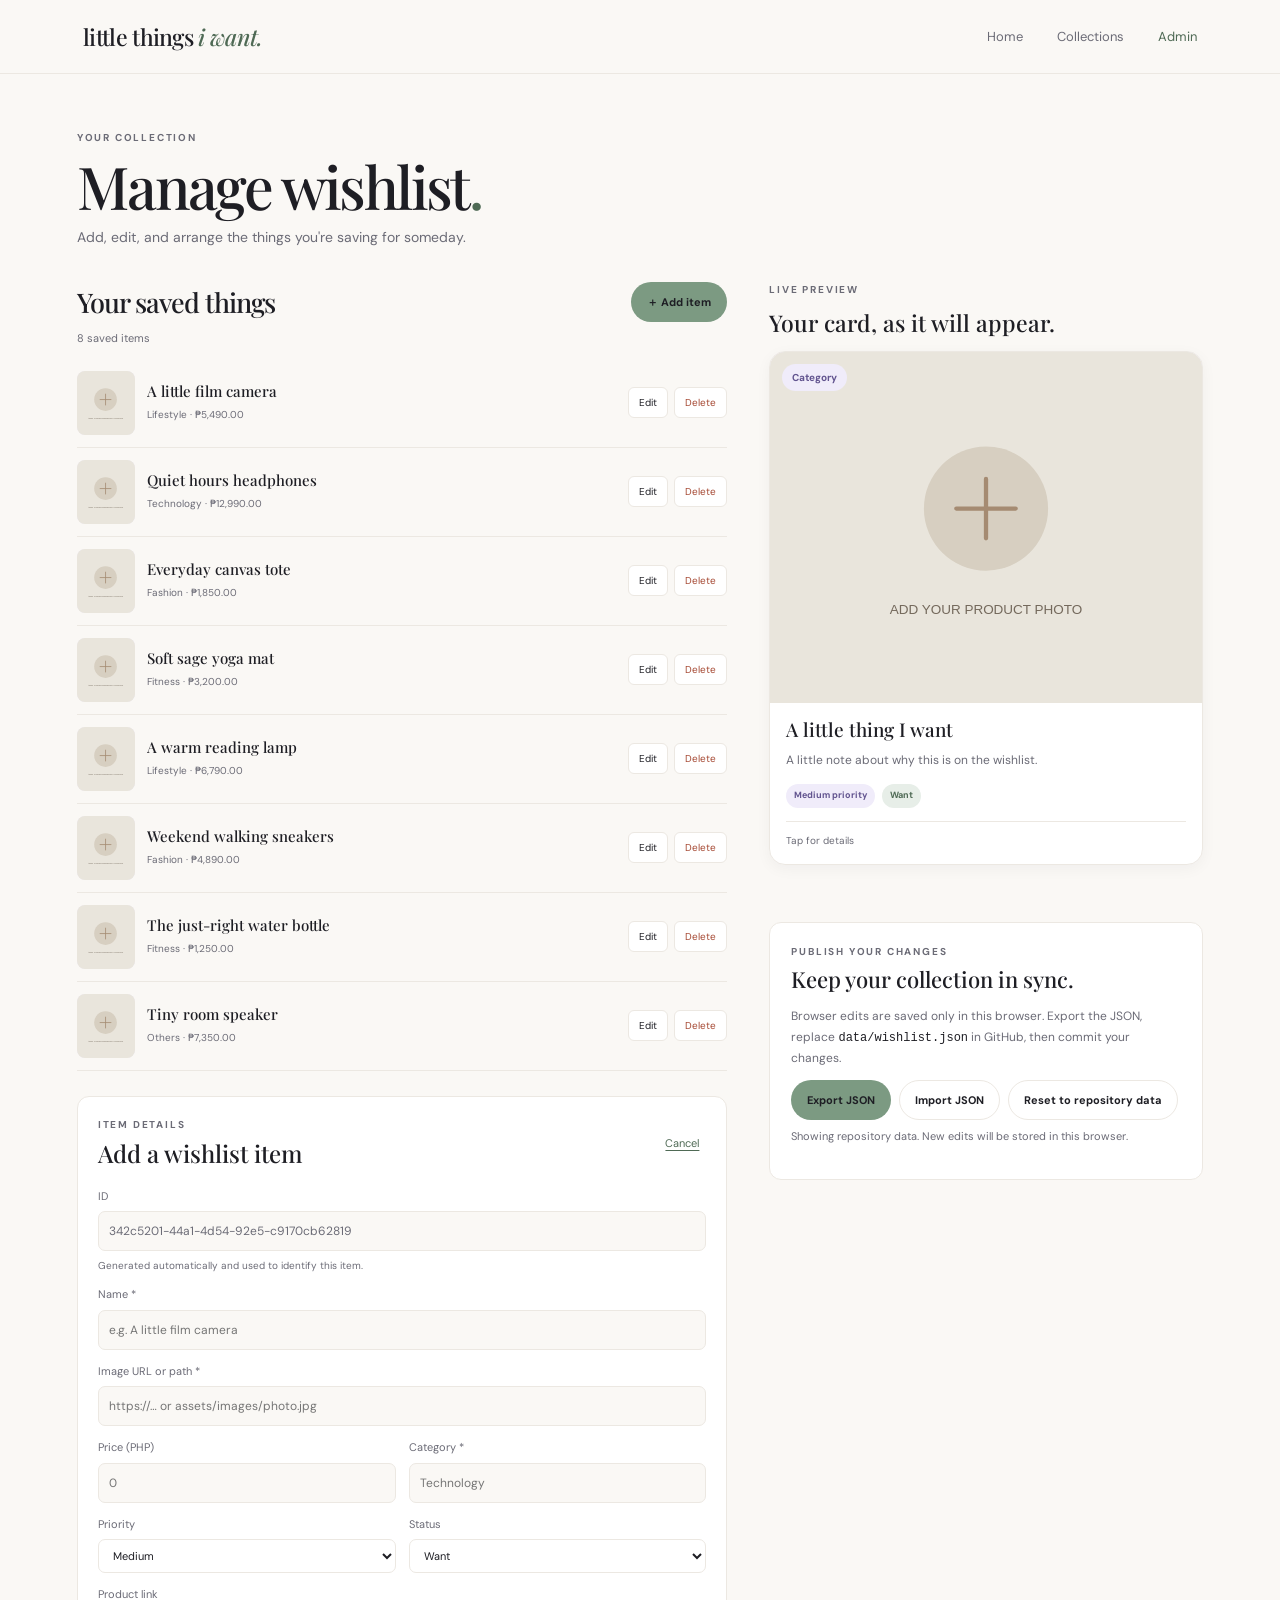
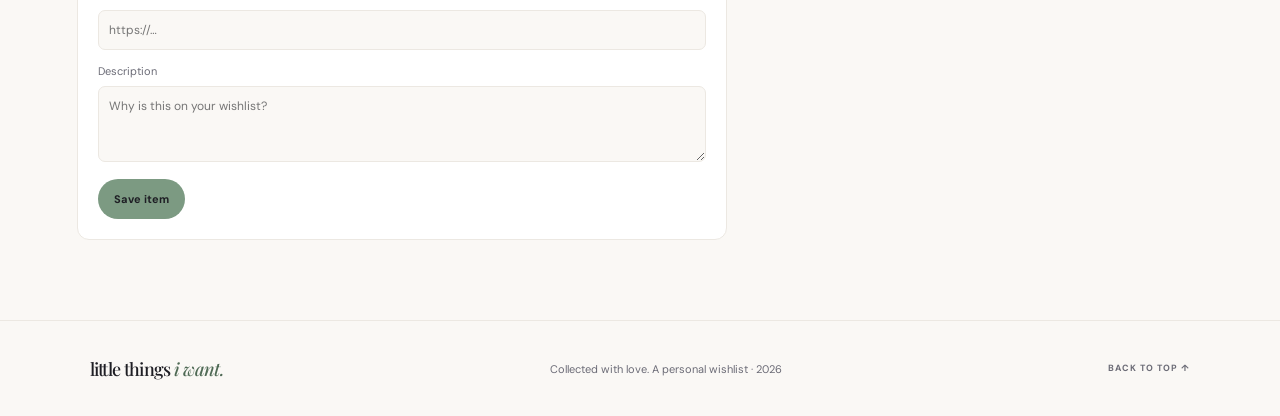
==== admin.html @ 8386470d "Build static wishlist website Co-authored-by: Copilot <223556219+Copilot@users.noreply.github.com>" ====
<!doctype html>
<html lang="en">
<head>
  <meta charset="utf-8">
  <meta name="viewport" content="width=device-width, initial-scale=1">
  <meta name="theme-color" content="#FAF8F5">
  <meta name="description" content="Manage the little things on your wishlist.">
  <title>Manage wishlist · little things i want.</title>
  <link rel="preconnect" href="https://fonts.googleapis.com">
  <link rel="preconnect" href="https://fonts.gstatic.com" crossorigin>
  <link href="https://fonts.googleapis.com/css2?family=DM+Sans:wght@400;500;600;700&family=Playfair+Display:ital,wght@0,500;0,600;1,500&display=swap" rel="stylesheet">
  <link rel="stylesheet" href="assets/css/style.css">
  <link rel="stylesheet" href="assets/css/responsive.css">
  <script src="assets/js/wishlist.js" defer></script>
  <script src="assets/js/storage.js" defer></script>
  <script src="assets/js/admin.js" defer></script>
</head>
<body class="admin-page">
  <header class="site-header" id="top">
    <a class="brand" href="./" aria-label="little things i want, home">little things <span>i want.</span></a>
    <nav class="main-nav" aria-label="Main navigation">
      <a href="./">Home</a>
      <a href="index.html#wishlist">Collections</a>
      <a class="current" href="admin.html" aria-current="page">Admin</a>
    </nav>
  </header>
  <main class="admin-main">
    <div class="admin-intro">
      <p class="eyebrow">YOUR COLLECTION</p>
      <h1>Manage wishlist<span class="sage-dot">.</span></h1>
      <p>Add, edit, and arrange the things you're saving for someday.</p>
    </div>
    <section class="admin-workspace" aria-label="Wishlist editor">
      <div class="admin-editor">
        <div class="admin-list-heading">
          <h2>Your saved things</h2>
          <button class="primary-button" id="newItemButton" type="button">＋ Add item</button>
        </div>
        <p class="admin-count" id="adminItemCount" aria-live="polite"></p>
        <div class="admin-item-list" id="adminItemList"></div>
        <form class="item-form" id="itemForm">
          <div class="form-heading">
            <div>
              <p class="eyebrow">ITEM DETAILS</p>
              <h2 id="formTitle">Add a wishlist item</h2>
            </div>
            <button class="text-button" id="cancelEdit" type="button">Cancel</button>
          </div>
          <div class="form-grid">
            <label class="full-field">ID
              <input id="itemId" name="id" type="text" readonly aria-describedby="idHelp">
              <small id="idHelp">Generated automatically and used to identify this item.</small>
            </label>
            <label class="full-field">Name *
              <input id="itemName" name="name" type="text" maxlength="90" required placeholder="e.g. A little film camera">
            </label>
            <label class="full-field">Image URL or path *
              <input id="itemImage" name="image" type="text" required placeholder="https://… or assets/images/photo.jpg">
            </label>
            <label>Price (PHP)
              <input id="itemPrice" name="price" type="number" min="0" step="0.01" placeholder="0">
            </label>
            <label>Category *
              <input id="itemCategory" name="category" type="text" maxlength="35" required placeholder="Technology">
            </label>
            <label>Priority
              <select id="itemPriority" name="priority">
                <option>Low</option><option selected>Medium</option><option>High</option>
              </select>
            </label>
            <label>Status
              <select id="itemStatus" name="status">
                <option value="Want">Want</option><option value="Purchased">Purchased</option>
              </select>
            </label>
            <label class="full-field">Product link
              <input id="itemUrl" name="url" type="url" placeholder="https://…">
            </label>
            <label class="full-field">Description
              <textarea id="itemDescription" name="description" rows="3" maxlength="280" placeholder="Why is this on your wishlist?"></textarea>
            </label>
          </div>
          <div class="form-actions"><button class="primary-button" type="submit">Save item</button></div>
        </form>
      </div>
      <aside class="preview-column" aria-labelledby="previewHeading">
        <p class="eyebrow">LIVE PREVIEW</p>
        <h2 id="previewHeading">Your card, as it will appear.</h2>
        <article class="product-card preview-card" id="cardPreview"></article>
        <section class="backup-section" aria-labelledby="backupHeading">
          <p class="eyebrow">PUBLISH YOUR CHANGES</p>
          <h2 id="backupHeading">Keep your collection in sync.</h2>
          <p>Browser edits are saved only in this browser. Export the JSON, replace <code>data/wishlist.json</code> in GitHub, then commit your changes.</p>
          <div class="backup-actions">
            <button class="primary-button" id="exportButton" type="button">Export JSON</button>
            <label class="secondary-button file-button">Import JSON
              <input id="importInput" type="file" accept=".json,application/json">
            </label>
            <button class="secondary-button" id="restoreButton" type="button">Reset to repository data</button>
          </div>
          <p class="storage-note" id="storageNote">Changes are stored in this browser only.</p>
        </section>
      </aside>
    </section>
  </main>
  <footer class="site-footer">
    <a class="brand footer-brand" href="./">little things <span>i want.</span></a>
    <p>Collected with love. A personal wishlist · 2026</p>
    <a class="back-top" href="#top">BACK TO TOP ↑</a>
  </footer>
  <div class="toast" id="toast" role="status" aria-live="polite"></div>
</body>
</html>
---- assets/css/style.css ----
:root {
  --sage: #7C9A82;
  --sage-dark: #4F6A55;
  --sage-tint: #E7EEE8;
  --terracotta: #E07A5F;
  --terracotta-dark: #A54832;
  --terracotta-tint: #F7E5DF;
  --lilac: #B8A9E8;
  --lilac-dark: #62548F;
  --lilac-tint: #F0ECFA;
  --background: #FAF8F5;
  --card: #FFFFFF;
  --text: #1E1E24;
  --muted: #6B6B76;
  --border: #ECE8E2;
  --shadow: 0 12px 32px rgba(30, 30, 36, 0.09);
  --soft-shadow: 0 4px 15px rgba(30, 30, 36, 0.045);
  --backdrop: rgba(30, 30, 36, 0.52);
  --font-body: "DM Sans", sans-serif;
  --font-heading: "Playfair Display", Georgia, serif;
  --radius-card: 16px;
}

* { box-sizing: border-box; }
html { scroll-behavior: smooth; scroll-padding-top: 90px; }
body {
  margin: 0;
  background: var(--background);
  color: var(--text);
  font-family: var(--font-body);
  line-height: 1.5;
  animation: page-fade-in 450ms ease both;
}
button, input, textarea, select { font: inherit; }
button, a { -webkit-tap-highlight-color: transparent; }
a { color: inherit; text-decoration: none; }
button { cursor: pointer; }
:focus-visible { outline: 3px solid var(--lilac-dark); outline-offset: 3px; }
.hidden { display: none !important; }

@keyframes page-fade-in {
  from { opacity: 0; transform: translateY(5px); }
  to { opacity: 1; transform: translateY(0); }
}

.site-header {
  position: sticky;
  z-index: 5;
  top: 0;
  height: 74px;
  display: flex;
  align-items: center;
  justify-content: space-between;
  padding: 0 max(6.5%, calc((100% - 1250px) / 2));
  background: var(--background);
  border-bottom: 1px solid var(--border);
}
.brand { font: 500 23px/1 var(--font-heading); letter-spacing: -0.7px; white-space: nowrap; }
.brand span { color: var(--sage-dark); font-style: italic; }
.main-nav { display: flex; align-items: center; gap: 34px; color: var(--muted); font-size: 13px; }
.main-nav a { padding: 8px 0; transition: color 180ms ease; }
.main-nav a:hover, .main-nav a.current { color: var(--sage-dark); }

.hero { min-height: 424px; padding: 79px 10% 64px; border-bottom: 1px solid var(--border); }
.eyebrow { margin: 0 0 12px; color: var(--muted); font-size: 10px; font-weight: 700; letter-spacing: 1.8px; }
.hero .eyebrow span { color: var(--terracotta-dark); margin-left: 6px; }
h1, h2, h3, p { margin-top: 0; }
.hero h1, .admin-intro h1 {
  margin: 0;
  font: 500 clamp(54px, 7vw, 82px)/0.99 var(--font-heading);
  letter-spacing: -2.6px;
}
.hero h1 em { color: var(--sage-dark); font-weight: 500; }
.hero-subtitle { margin: 20px 0 10px; color: var(--muted); font-size: 15px; }
.live-count { margin: 0 0 21px; color: var(--sage-dark); font-size: 12px; font-weight: 700; }
.hero-link { display: inline-flex; gap: 10px; align-items: center; color: var(--sage-dark); font-size: 12px; font-weight: 700; }
.hero-link span { font-size: 17px; }
.hero-link:hover { color: var(--text); }

.collection-section { max-width: 1440px; margin: auto; padding: 72px 7% 90px; }
.section-heading { display: flex; justify-content: space-between; align-items: end; margin-bottom: 29px; }
.section-heading .eyebrow { margin-bottom: 7px; }
.section-heading h2, .admin-list-heading h2 {
  margin: 0;
  font: 500 clamp(31px, 4vw, 43px)/1.15 var(--font-heading);
  letter-spacing: -1px;
}
.sage-dot { color: var(--sage-dark); }
.section-note { margin: 0 0 5px; color: var(--muted); font: italic 14px var(--font-heading); }
.section-note span { color: var(--terracotta-dark); font-size: 19px; margin-left: 4px; }
.toolbar {
  display: flex;
  justify-content: space-between;
  align-items: center;
  gap: 18px;
  margin-bottom: 26px;
  padding: 14px 0;
  border-top: 1px solid var(--border);
  border-bottom: 1px solid var(--border);
}
.category-list { display: flex; flex-wrap: wrap; gap: 7px; }
.filter-chip {
  padding: 8px 13px;
  border: 1px solid transparent;
  border-radius: 30px;
  background: transparent;
  color: var(--muted);
  font-size: 11px;
  transition: background 180ms ease, color 180ms ease;
}
.filter-chip:hover { background: var(--lilac-tint); color: var(--lilac-dark); }
.filter-chip.active { background: var(--sage); color: var(--text); font-weight: 700; }
.toolbar-tools { display: flex; align-items: center; gap: 14px; }
.search-box {
  display: flex;
  align-items: center;
  gap: 7px;
  min-width: 195px;
  padding: 6px 0;
  border-bottom: 1px solid var(--border);
  color: var(--muted);
}
.search-box span { font-size: 20px; }
.search-box input { width: 100%; min-width: 0; border: 0; outline: 0; background: transparent; color: var(--text); font-size: 12px; }
.search-box input::placeholder { color: var(--muted); }
.sort-label { display: flex; align-items: center; gap: 7px; color: var(--muted); font-size: 11px; }
.sort-label select, .form-grid select {
  padding: 8px 10px;
  border: 1px solid var(--border);
  border-radius: 7px;
  background: var(--card);
  color: var(--text);
  font-size: 11px;
}
.masonry-grid { columns: 4; column-gap: 20px; min-height: 80px; }
.product-card {
  display: inline-block;
  width: 100%;
  margin: 0 0 20px;
  break-inside: avoid;
  overflow: hidden;
  border: 1px solid var(--border);
  border-radius: var(--radius-card);
  background: var(--card);
  box-shadow: var(--soft-shadow);
  transition: transform 250ms ease, box-shadow 250ms ease, opacity 250ms ease;
}
.product-card:hover, .product-card:focus-visible { transform: translateY(-4px); box-shadow: var(--shadow); }
.product-card.purchased { opacity: 0.66; }
.product-image-wrap { position: relative; overflow: hidden; background: var(--lilac-tint); }
.product-image { display: block; width: 100%; height: auto; transition: transform 250ms ease; }
.product-card:hover .product-image { transform: scale(1.04); }
.category-chip {
  position: absolute;
  top: 12px;
  left: 12px;
  max-width: calc(100% - 24px);
  overflow: hidden;
  padding: 6px 10px;
  border-radius: 30px;
  background: var(--lilac-tint);
  color: var(--lilac-dark);
  font-size: 10px;
  font-weight: 700;
  text-overflow: ellipsis;
  white-space: nowrap;
}
.purchased-mark {
  position: absolute;
  top: 11px;
  right: 11px;
  display: grid;
  width: 30px;
  height: 30px;
  place-items: center;
  border-radius: 50%;
  background: var(--sage);
  color: var(--text);
  font-size: 17px;
  font-weight: 700;
}
.product-content { padding: 15px 16px 16px; }
.product-topline { display: flex; justify-content: space-between; align-items: start; gap: 10px; }
.product-title { margin: 0 0 8px; font: 500 19px/1.2 var(--font-heading); }
.product-price { flex: 0 0 auto; margin-top: 2px; color: var(--terracotta-dark); font-size: 12px; font-weight: 700; }
.product-description { margin: 2px 0 14px; color: var(--muted); font-size: 12px; line-height: 1.65; }
.product-meta { display: flex; align-items: center; gap: 7px; flex-wrap: wrap; margin-bottom: 13px; }
.priority-badge, .status-badge { padding: 5px 8px; border-radius: 30px; background: var(--sage-tint); color: var(--sage-dark); font-size: 9px; font-weight: 700; }
.priority-badge.high { background: var(--terracotta-tint); color: var(--terracotta-dark); }
.priority-badge.medium { background: var(--lilac-tint); color: var(--lilac-dark); }
.priority-badge.low { background: var(--sage-tint); color: var(--sage-dark); }
.status-badge.purchased { background: var(--sage-tint); color: var(--sage-dark); }
.card-actions { display: flex; justify-content: space-between; align-items: center; gap: 8px; padding-top: 11px; border-top: 1px solid var(--border); }
.details-hint { color: var(--muted); font-size: 10px; }
.product-link { color: var(--sage-dark); font-size: 11px; font-weight: 700; }
.product-link:hover { text-decoration: underline; text-underline-offset: 3px; }
.load-message { padding: 14px; border-radius: 9px; background: var(--terracotta-tint); color: var(--terracotta-dark); font-size: 13px; }
.empty-state { padding: 55px 20px; text-align: center; }
.empty-state > span { color: var(--lilac-dark); font-size: 37px; }
.empty-state h3 { margin: 10px 0; font: 500 26px var(--font-heading); }
.empty-state p { color: var(--muted); font-size: 13px; }

.site-footer {
  display: flex;
  min-height: 96px;
  align-items: center;
  justify-content: space-between;
  gap: 18px;
  max-width: 1440px;
  margin: auto;
  padding: 22px 7%;
  border-top: 1px solid var(--border);
}
.footer-brand { font-size: 18px; }
.site-footer p { margin: 0; color: var(--muted); font-size: 11px; }
.back-top { color: var(--muted); font-size: 9px; font-weight: 700; letter-spacing: 1px; }
.back-top:hover { color: var(--sage-dark); }

.details-dialog {
  position: fixed;
  width: min(760px, calc(100% - 32px));
  max-height: min(88vh, 850px);
  padding: 0;
  overflow: auto;
  border: 1px solid var(--border);
  border-radius: var(--radius-card);
  background: var(--card);
  color: var(--text);
  box-shadow: var(--shadow);
}
.details-dialog::backdrop { background: var(--backdrop); }
.dialog-close {
  position: sticky;
  z-index: 1;
  top: 12px;
  float: right;
  width: 36px;
  height: 36px;
  margin: 12px 12px -48px 0;
  border: 1px solid var(--border);
  border-radius: 50%;
  background: var(--card);
  color: var(--text);
  font-size: 24px;
}
.dialog-content { display: grid; grid-template-columns: 1fr 1fr; }
.dialog-image { display: block; width: 100%; height: 100%; max-height: 650px; object-fit: cover; background: var(--lilac-tint); }
.dialog-copy { align-self: center; padding: 34px; }
.dialog-copy h2 { margin: 12px 0 8px; font: 500 32px/1.15 var(--font-heading); }
.dialog-copy .product-description { font-size: 14px; }
.dialog-price { margin: 0 0 16px; color: var(--terracotta-dark); font-size: 16px; font-weight: 700; }
.dialog-product-link { display: inline-block; margin-top: 5px; padding: 11px 15px; border-radius: 30px; background: var(--sage); color: var(--text); font-size: 12px; font-weight: 700; }

.admin-main { max-width: 1300px; margin: auto; padding: 56px 6% 80px; }
.admin-intro { margin-bottom: 34px; }
.admin-intro h1 { font-size: clamp(42px, 5vw, 59px); }
.admin-intro > p:last-child { margin: 12px 0 0; color: var(--muted); font-size: 14px; }
.admin-workspace { display: grid; grid-template-columns: minmax(0, 1.2fr) minmax(280px, 0.8fr); gap: 42px; align-items: start; }
.admin-list-heading { display: flex; align-items: center; justify-content: space-between; gap: 15px; }
.admin-list-heading h2 { font-size: 27px; }
.admin-count, .storage-note { margin: 8px 0 12px; color: var(--muted); font-size: 11px; }
.primary-button, .secondary-button {
  display: inline-flex;
  min-height: 40px;
  align-items: center;
  justify-content: center;
  padding: 10px 15px;
  border: 1px solid transparent;
  border-radius: 30px;
  font-size: 11px;
  font-weight: 700;
  text-align: center;
  transition: transform 180ms ease, background 180ms ease;
}
.primary-button { background: var(--sage); color: var(--text); }
.primary-button:hover { background: var(--sage-tint); }
.secondary-button { border-color: var(--border); background: var(--card); color: var(--text); }
.secondary-button:hover { background: var(--lilac-tint); }
.admin-row { display: flex; align-items: center; gap: 12px; padding: 12px 0; border-bottom: 1px solid var(--border); }
.admin-thumb { width: 58px; height: 64px; flex: 0 0 auto; object-fit: cover; border-radius: 8px; background: var(--lilac-tint); }
.admin-row-info { flex: 1; min-width: 0; }
.admin-row-info strong { display: block; overflow: hidden; font: 500 15px var(--font-heading); text-overflow: ellipsis; white-space: nowrap; }
.admin-row-info span { color: var(--muted); font-size: 10px; }
.row-actions { display: flex; gap: 6px; }
.row-actions button { padding: 7px 10px; border: 1px solid var(--border); border-radius: 6px; background: var(--card); color: var(--text); font-size: 10px; }
.row-actions button:hover { background: var(--lilac-tint); }
.row-actions .delete { color: var(--terracotta-dark); }
.item-form { margin-top: 25px; padding: 20px; border: 1px solid var(--border); border-radius: 12px; background: var(--card); }
.form-heading { display: flex; align-items: center; justify-content: space-between; margin-bottom: 19px; }
.form-heading .eyebrow { margin-bottom: 5px; }
.form-heading h2 { margin: 0; font: 500 24px var(--font-heading); }
.text-button { padding: 7px; border: 0; background: transparent; color: var(--sage-dark); font-size: 11px; text-decoration: underline; text-underline-offset: 3px; }
.form-grid { display: grid; grid-template-columns: 1fr 1fr; gap: 13px; }
.form-grid label { display: flex; flex-direction: column; gap: 7px; color: var(--muted); font-size: 11px; }
.form-grid .full-field { grid-column: 1 / -1; }
.form-grid input, .form-grid textarea {
  width: 100%;
  min-height: 40px;
  padding: 10px;
  border: 1px solid var(--border);
  border-radius: 7px;
  background: var(--background);
  color: var(--text);
  font-size: 12px;
}
.form-grid textarea { resize: vertical; }
.form-grid input:focus, .form-grid textarea:focus, .form-grid select:focus { outline: 2px solid var(--lilac-dark); outline-offset: 1px; }
.form-grid input[readonly] { color: var(--muted); }
.form-grid small { color: var(--muted); font-size: 10px; }
.form-actions { margin-top: 17px; }
.preview-column { position: sticky; top: 98px; }
.preview-column > h2, .backup-section h2 { margin: 0 0 14px; font: 500 23px/1.2 var(--font-heading); }
.preview-card { cursor: default; }
.preview-card:hover { transform: none; box-shadow: var(--soft-shadow); }
.preview-card .product-image { max-height: 320px; object-fit: cover; }
.backup-section { margin-top: 30px; padding: 21px; border: 1px solid var(--border); border-radius: 12px; background: var(--card); }
.backup-section .eyebrow { margin-bottom: 7px; }
.backup-section h2 { font-size: 22px; }
.backup-section > p:not(.eyebrow):not(.storage-note) { color: var(--muted); font-size: 12px; line-height: 1.7; }
.backup-section code { color: var(--text); }
.backup-actions { display: flex; flex-wrap: wrap; gap: 8px; }
.file-button { position: relative; overflow: hidden; cursor: pointer; }
.file-button input { position: absolute; width: 1px; height: 1px; opacity: 0; }
.storage-note { line-height: 1.6; }
.toast { position: fixed; z-index: 10; right: 24px; bottom: 22px; max-width: calc(100% - 48px); padding: 12px 17px; transform: translateY(12px); border-radius: 30px; background: var(--text); color: var(--card); font-size: 12px; opacity: 0; pointer-events: none; transition: opacity 180ms ease, transform 180ms ease; }
.toast.show { transform: translateY(0); opacity: 1; }
---- assets/css/responsive.css ----
@media (max-width: 1050px) {
  .masonry-grid { columns: 3; }
  .collection-section { padding-right: 5%; padding-left: 5%; }
  .toolbar { align-items: flex-start; flex-direction: column; }
  .toolbar-tools { width: 100%; justify-content: space-between; }
}
@media (max-width: 700px) {
  .site-header { height: 66px; padding: 0 5%; }
  .brand { font-size: 20px; }
  .main-nav { gap: 18px; font-size: 12px; }
  .hero { min-height: 360px; padding: 69px 7% 54px; }
  .hero h1 { font-size: clamp(52px, 11vw, 70px); }
  .hero-subtitle { max-width: 350px; font-size: 14px; }
  .collection-section { padding: 54px 5% 64px; }
  .masonry-grid { columns: 2; column-gap: 13px; }
  .product-card { margin-bottom: 13px; }
  .section-note { display: none; }
  .site-footer { flex-wrap: wrap; padding-right: 5%; padding-left: 5%; }
  .site-footer p { order: 3; width: 100%; }
  .admin-main { padding: 42px 5% 60px; }
  .admin-workspace { grid-template-columns: 1fr; gap: 34px; }
  .preview-column { position: static; }
  .preview-card { max-width: 440px; }
  .dialog-content { grid-template-columns: 1fr; }
  .dialog-image { max-height: 45vh; }
  .dialog-copy { padding: 24px; }
}
@media (max-width: 420px) {
  .main-nav { gap: 12px; font-size: 11px; }
  .brand { font-size: 18px; }
  .hero { min-height: 330px; padding-top: 61px; }
  .hero h1 { font-size: 50px; }
  .masonry-grid { columns: 1; }
  .toolbar-tools { align-items: stretch; flex-direction: column; }
  .search-box { min-width: 0; }
  .sort-label { justify-content: space-between; }
  .product-title { font-size: 18px; }
  .admin-list-heading { align-items: flex-start; flex-direction: column; }
  .form-grid { grid-template-columns: 1fr; }
  .form-grid .full-field { grid-column: auto; }
  .admin-row { gap: 8px; }
  .admin-thumb { width: 48px; height: 54px; }
  .row-actions button { padding: 7px; }
  .footer-brand { font-size: 16px; }
}
@media (prefers-reduced-motion: reduce) {
  *, *::before, *::after { scroll-behavior: auto !important; animation-duration: 0.01ms !important; transition-duration: 0.01ms !important; }
}
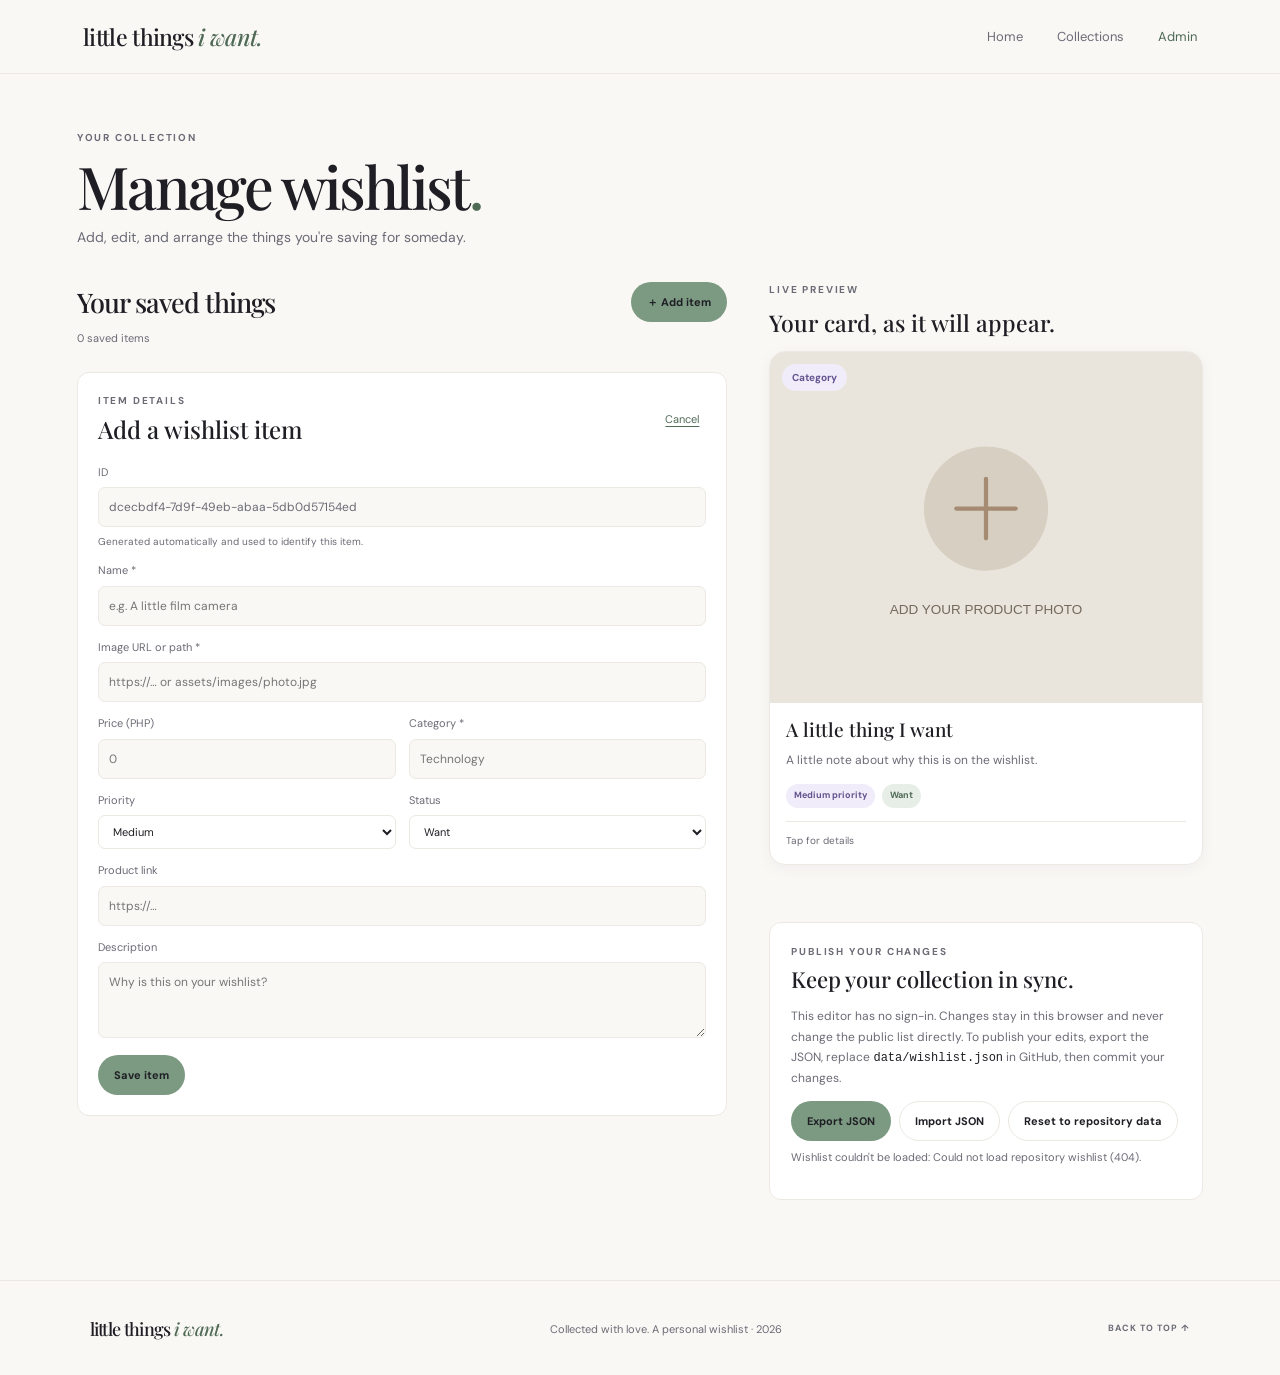
==== commit 70a6eabf: "Make public wishlist read-only Co-authored-by: Copilot <223556219+Copilot@users.noreply.github.com>" ====
--- a/admin.html
+++ b/admin.html
@@ -90,7 +90,7 @@
         <section class="backup-section" aria-labelledby="backupHeading">
           <p class="eyebrow">PUBLISH YOUR CHANGES</p>
           <h2 id="backupHeading">Keep your collection in sync.</h2>
-          <p>Browser edits are saved only in this browser. Export the JSON, replace <code>data/wishlist.json</code> in GitHub, then commit your changes.</p>
+          <p>This editor has no sign-in. Changes stay in this browser and never change the public list directly. To publish your edits, export the JSON, replace <code>data/wishlist.json</code> in GitHub, then commit your changes.</p>
           <div class="backup-actions">
             <button class="primary-button" id="exportButton" type="button">Export JSON</button>
             <label class="secondary-button file-button">Import JSON
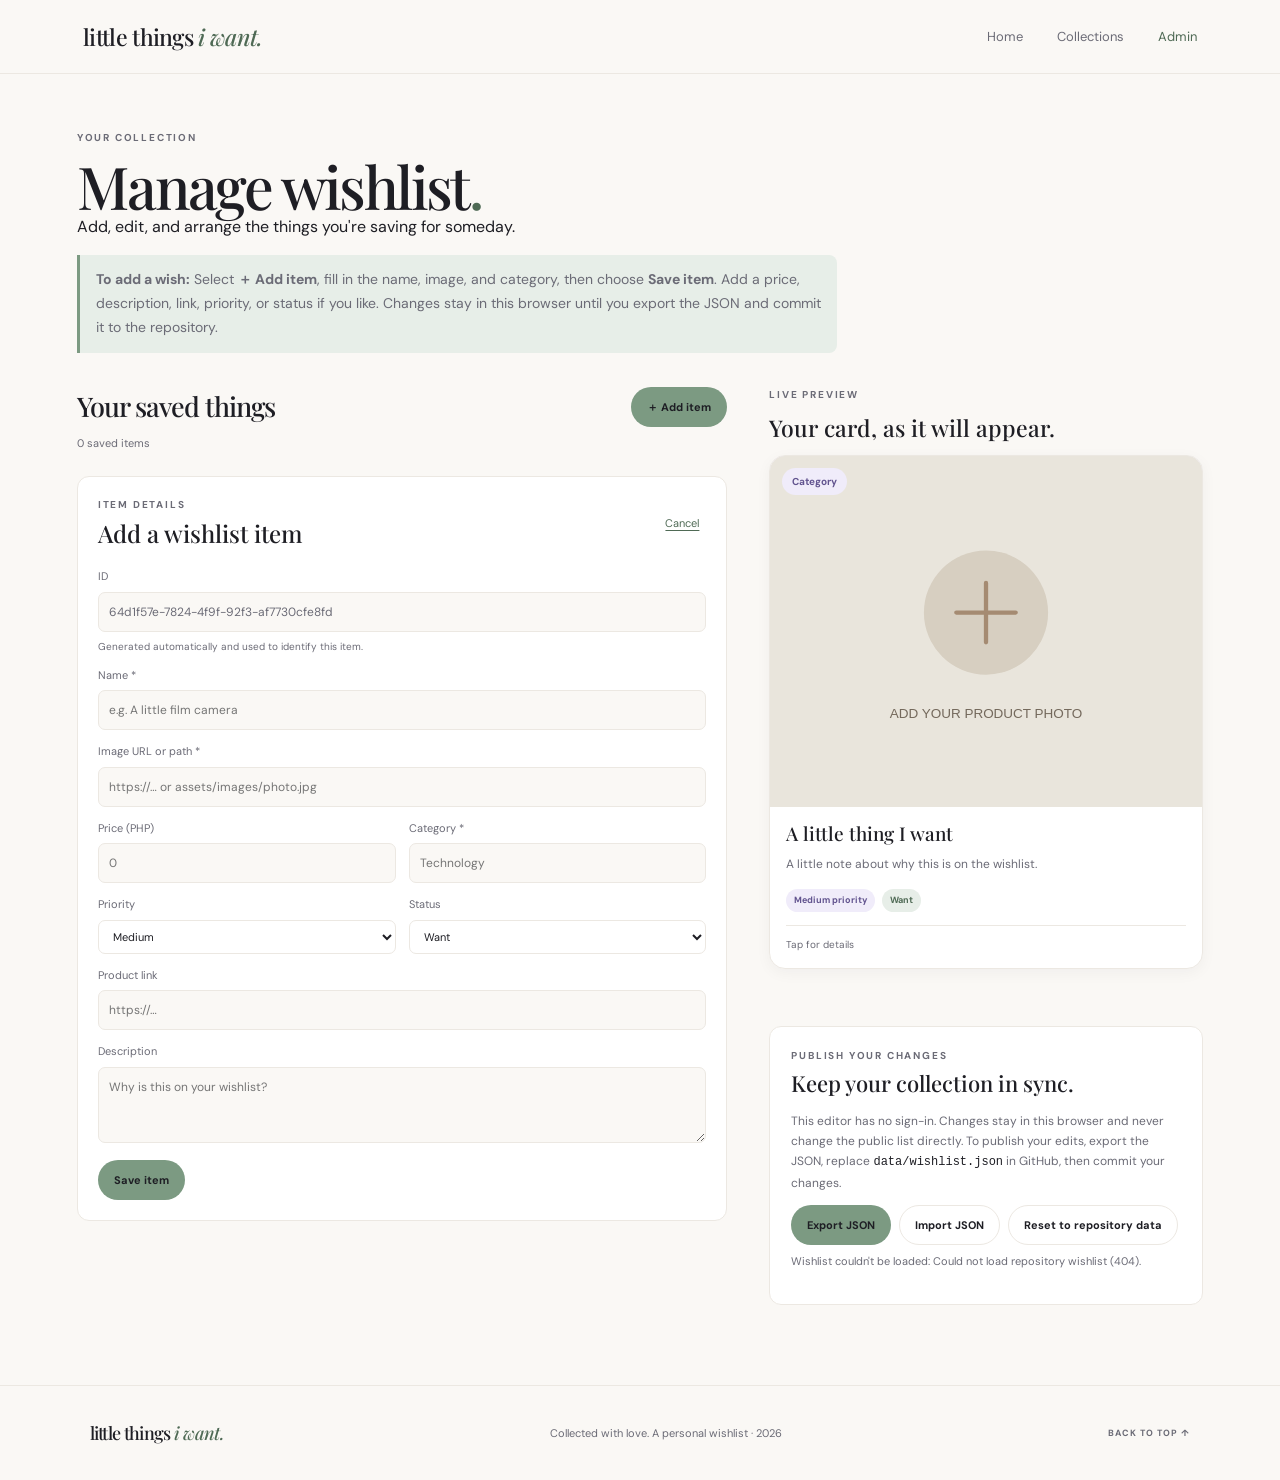
==== commit 74ff56d4: "Add guidance for adding wishlist items Co-authored-by: Copilot <223556219+Copilot@users.noreply.gith" ====
--- a/admin.html
+++ b/admin.html
@@ -29,6 +29,7 @@
       <p class="eyebrow">YOUR COLLECTION</p>
       <h1>Manage wishlist<span class="sage-dot">.</span></h1>
       <p>Add, edit, and arrange the things you're saving for someday.</p>
+      <p class="admin-help"><strong>To add a wish:</strong> Select <strong>＋ Add item</strong>, fill in the name, image, and category, then choose <strong>Save item</strong>. Add a price, description, link, priority, or status if you like. Changes stay in this browser until you export the JSON and commit it to the repository.</p>
     </div>
     <section class="admin-workspace" aria-label="Wishlist editor">
       <div class="admin-editor">
--- a/assets/css/style.css
+++ b/assets/css/style.css
@@ -255,6 +255,17 @@
 .admin-intro { margin-bottom: 34px; }
 .admin-intro h1 { font-size: clamp(42px, 5vw, 59px); }
 .admin-intro > p:last-child { margin: 12px 0 0; color: var(--muted); font-size: 14px; }
+.admin-intro .admin-help {
+  max-width: 760px;
+  margin-top: 18px;
+  padding: 13px 16px;
+  border-left: 3px solid var(--sage);
+  border-radius: 0 8px 8px 0;
+  background: var(--sage-tint);
+  color: var(--text);
+  font-size: 12px;
+  line-height: 1.7;
+}
 .admin-workspace { display: grid; grid-template-columns: minmax(0, 1.2fr) minmax(280px, 0.8fr); gap: 42px; align-items: start; }
 .admin-list-heading { display: flex; align-items: center; justify-content: space-between; gap: 15px; }
 .admin-list-heading h2 { font-size: 27px; }
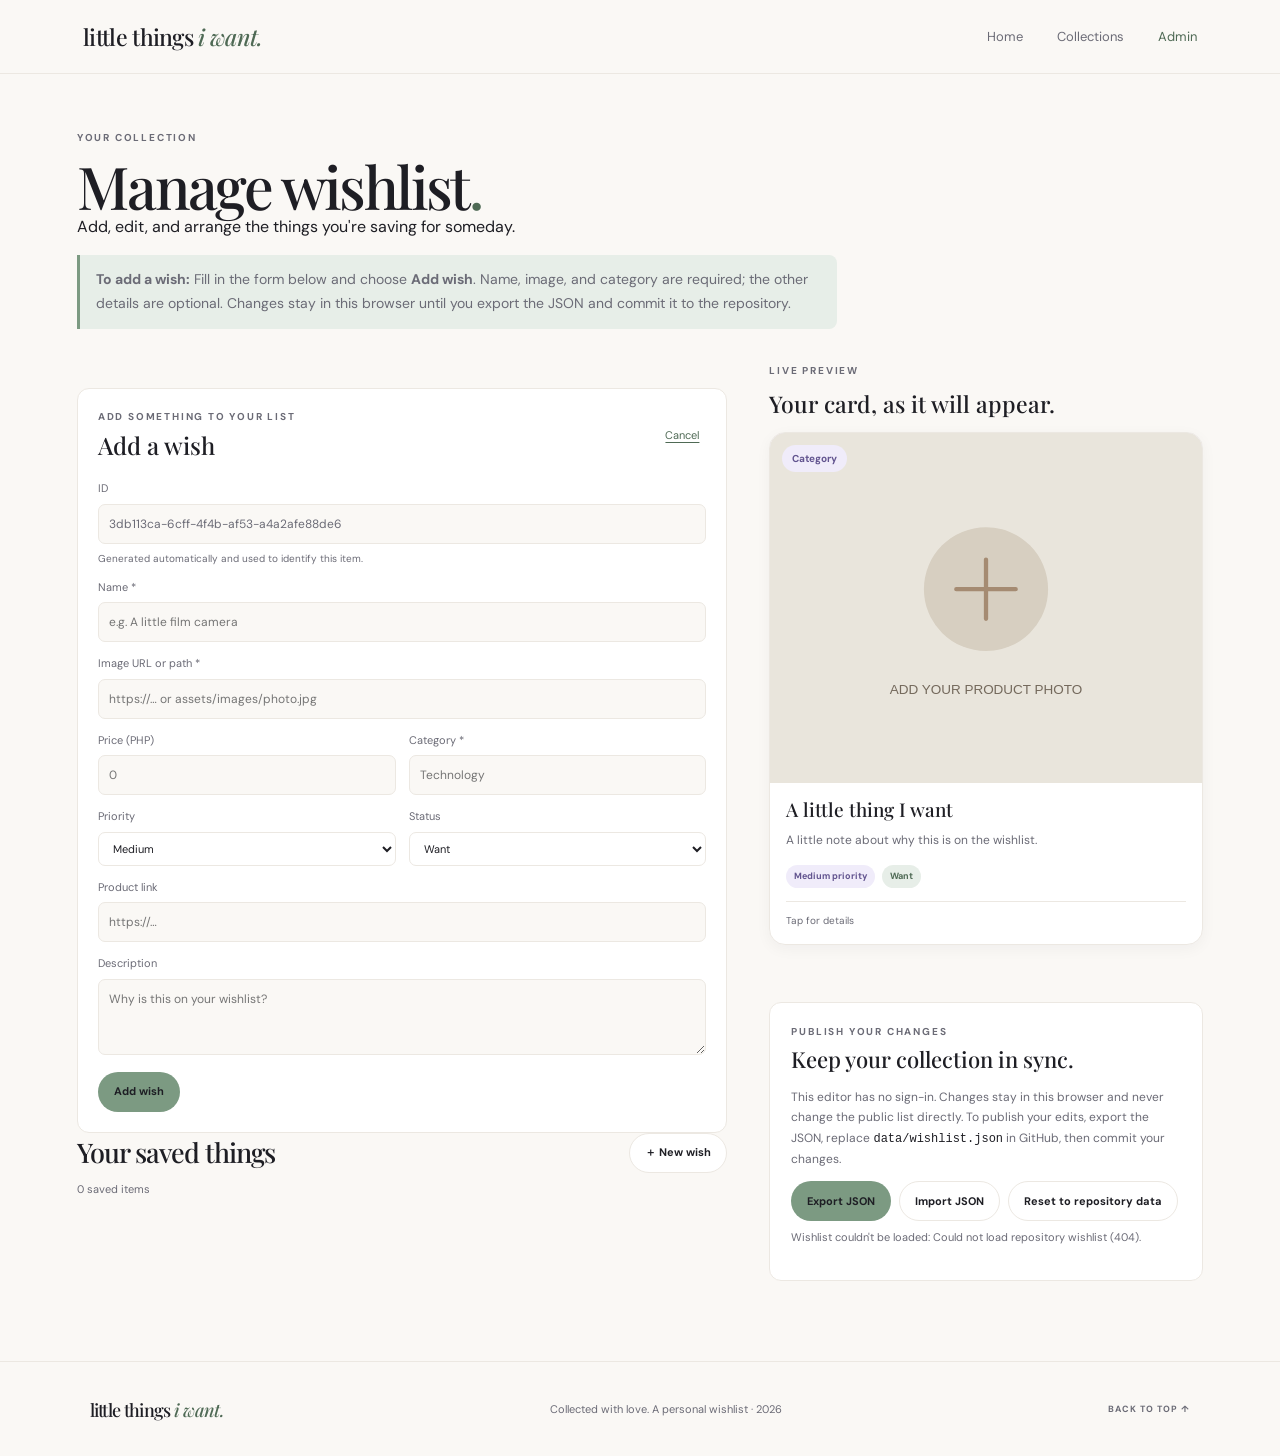
==== commit ece5425c: "Make wishlist entry form prominent Co-authored-by: Copilot <223556219+Copilot@users.noreply.github.c" ====
--- a/admin.html
+++ b/admin.html
@@ -29,21 +29,15 @@
       <p class="eyebrow">YOUR COLLECTION</p>
       <h1>Manage wishlist<span class="sage-dot">.</span></h1>
       <p>Add, edit, and arrange the things you're saving for someday.</p>
-      <p class="admin-help"><strong>To add a wish:</strong> Select <strong>＋ Add item</strong>, fill in the name, image, and category, then choose <strong>Save item</strong>. Add a price, description, link, priority, or status if you like. Changes stay in this browser until you export the JSON and commit it to the repository.</p>
+      <p class="admin-help"><strong>To add a wish:</strong> Fill in the form below and choose <strong>Add wish</strong>. Name, image, and category are required; the other details are optional. Changes stay in this browser until you export the JSON and commit it to the repository.</p>
     </div>
     <section class="admin-workspace" aria-label="Wishlist editor">
       <div class="admin-editor">
-        <div class="admin-list-heading">
-          <h2>Your saved things</h2>
-          <button class="primary-button" id="newItemButton" type="button">＋ Add item</button>
-        </div>
-        <p class="admin-count" id="adminItemCount" aria-live="polite"></p>
-        <div class="admin-item-list" id="adminItemList"></div>
-        <form class="item-form" id="itemForm">
+        <form class="item-form" id="itemForm" aria-labelledby="formTitle">
           <div class="form-heading">
             <div>
-              <p class="eyebrow">ITEM DETAILS</p>
-              <h2 id="formTitle">Add a wishlist item</h2>
+              <p class="eyebrow">ADD SOMETHING TO YOUR LIST</p>
+              <h2 id="formTitle">Add a wish</h2>
             </div>
             <button class="text-button" id="cancelEdit" type="button">Cancel</button>
           </div>
@@ -81,8 +75,14 @@
               <textarea id="itemDescription" name="description" rows="3" maxlength="280" placeholder="Why is this on your wishlist?"></textarea>
             </label>
           </div>
-          <div class="form-actions"><button class="primary-button" type="submit">Save item</button></div>
+          <div class="form-actions"><button class="primary-button" id="saveItemButton" type="submit">Add wish</button></div>
         </form>
+        <div class="admin-list-heading">
+          <h2>Your saved things</h2>
+          <button class="secondary-button" id="newItemButton" type="button">＋ New wish</button>
+        </div>
+        <p class="admin-count" id="adminItemCount" aria-live="polite"></p>
+        <div class="admin-item-list" id="adminItemList"></div>
       </div>
       <aside class="preview-column" aria-labelledby="previewHeading">
         <p class="eyebrow">LIVE PREVIEW</p>
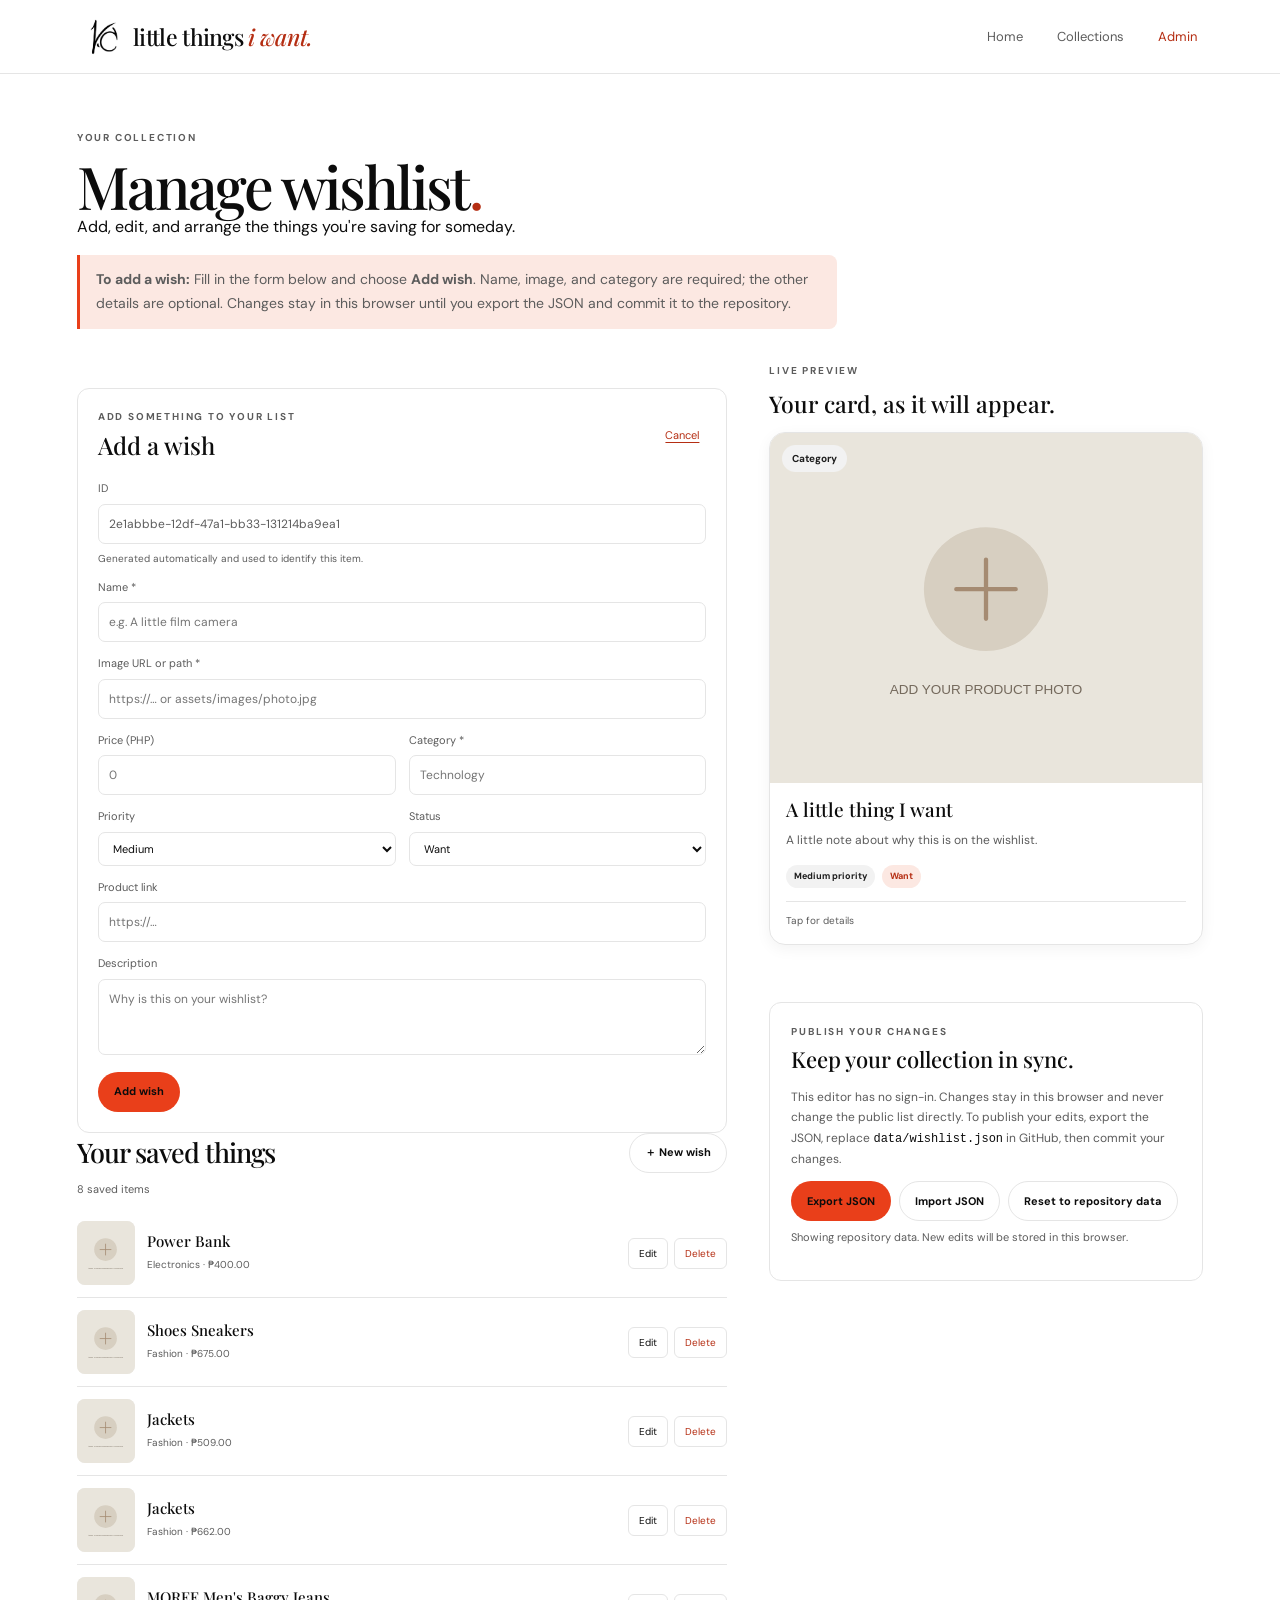
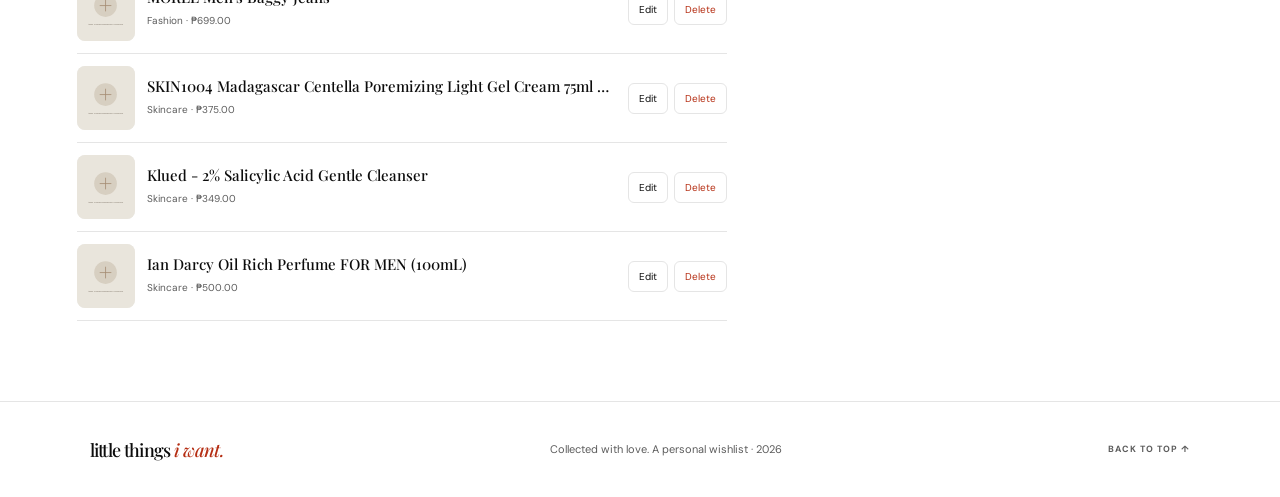
==== commit 4887dc2d: "Apply gallery palette and add wishlist logo Co-authored-by: Copilot <223556219+Copilot@users.noreply" ====
--- a/admin.html
+++ b/admin.html
@@ -3,7 +3,7 @@
 <head>
   <meta charset="utf-8">
   <meta name="viewport" content="width=device-width, initial-scale=1">
-  <meta name="theme-color" content="#FAF8F5">
+  <meta name="theme-color" content="#FFFFFF">
   <meta name="description" content="Manage the little things on your wishlist.">
   <title>Manage wishlist · little things i want.</title>
   <link rel="preconnect" href="https://fonts.googleapis.com">
@@ -17,7 +17,10 @@
 </head>
 <body class="admin-page">
   <header class="site-header" id="top">
-    <a class="brand" href="./" aria-label="little things i want, home">little things <span>i want.</span></a>
+    <a class="brand" href="./" aria-label="little things i want, home">
+      <img class="brand-logo" src="assets/images/cropped_circle_image%20(2).png" alt="">
+      <span class="brand-name">little things <span>i want.</span></span>
+    </a>
     <nav class="main-nav" aria-label="Main navigation">
       <a href="./">Home</a>
       <a href="index.html#wishlist">Collections</a>
--- a/assets/css/style.css
+++ b/assets/css/style.css
@@ -1,21 +1,21 @@
 :root {
-  --sage: #7C9A82;
-  --sage-dark: #4F6A55;
-  --sage-tint: #E7EEE8;
-  --terracotta: #E07A5F;
-  --terracotta-dark: #A54832;
-  --terracotta-tint: #F7E5DF;
-  --lilac: #B8A9E8;
-  --lilac-dark: #62548F;
-  --lilac-tint: #F0ECFA;
-  --background: #FAF8F5;
+  --sage: #E93F1A;
+  --sage-dark: #B52E13;
+  --sage-tint: #FCE8E2;
+  --terracotta: #E93F1A;
+  --terracotta-dark: #B52E13;
+  --terracotta-tint: #FCE8E2;
+  --lilac: #1D1D1D;
+  --lilac-dark: #1D1D1D;
+  --lilac-tint: #F2F2F2;
+  --background: #FFFFFF;
   --card: #FFFFFF;
-  --text: #1E1E24;
-  --muted: #6B6B76;
-  --border: #ECE8E2;
-  --shadow: 0 12px 32px rgba(30, 30, 36, 0.09);
-  --soft-shadow: 0 4px 15px rgba(30, 30, 36, 0.045);
-  --backdrop: rgba(30, 30, 36, 0.52);
+  --text: #0C0C0C;
+  --muted: #5C5C5C;
+  --border: #E5E5E5;
+  --shadow: 0 12px 32px rgba(12, 12, 12, 0.12);
+  --soft-shadow: 0 4px 15px rgba(12, 12, 12, 0.05);
+  --backdrop: rgba(0, 0, 0, 0.52);
   --font-body: "DM Sans", sans-serif;
   --font-heading: "Playfair Display", Georgia, serif;
   --radius-card: 16px;
@@ -55,8 +55,12 @@
   background: var(--background);
   border-bottom: 1px solid var(--border);
 }
+.site-header .brand { display: inline-flex; align-items: center; gap: 10px; }
 .brand { font: 500 23px/1 var(--font-heading); letter-spacing: -0.7px; white-space: nowrap; }
+.brand-logo { display: block; width: 40px; height: 40px; flex: 0 0 auto; border-radius: 50%; object-fit: cover; }
 .brand span { color: var(--sage-dark); font-style: italic; }
+.brand > .brand-name { color: var(--text); font: inherit; font-style: normal; }
+.brand-name > span { color: var(--sage-dark); font-style: italic; }
 .main-nav { display: flex; align-items: center; gap: 34px; color: var(--muted); font-size: 13px; }
 .main-nav a { padding: 8px 0; transition: color 180ms ease; }
 .main-nav a:hover, .main-nav a.current { color: var(--sage-dark); }
--- a/assets/css/responsive.css
+++ b/assets/css/responsive.css
@@ -7,6 +7,7 @@
 @media (max-width: 700px) {
   .site-header { height: 66px; padding: 0 5%; }
   .brand { font-size: 20px; }
+  .brand-logo { width: 34px; height: 34px; }
   .main-nav { gap: 18px; font-size: 12px; }
   .hero { min-height: 360px; padding: 69px 7% 54px; }
   .hero h1 { font-size: clamp(52px, 11vw, 70px); }
